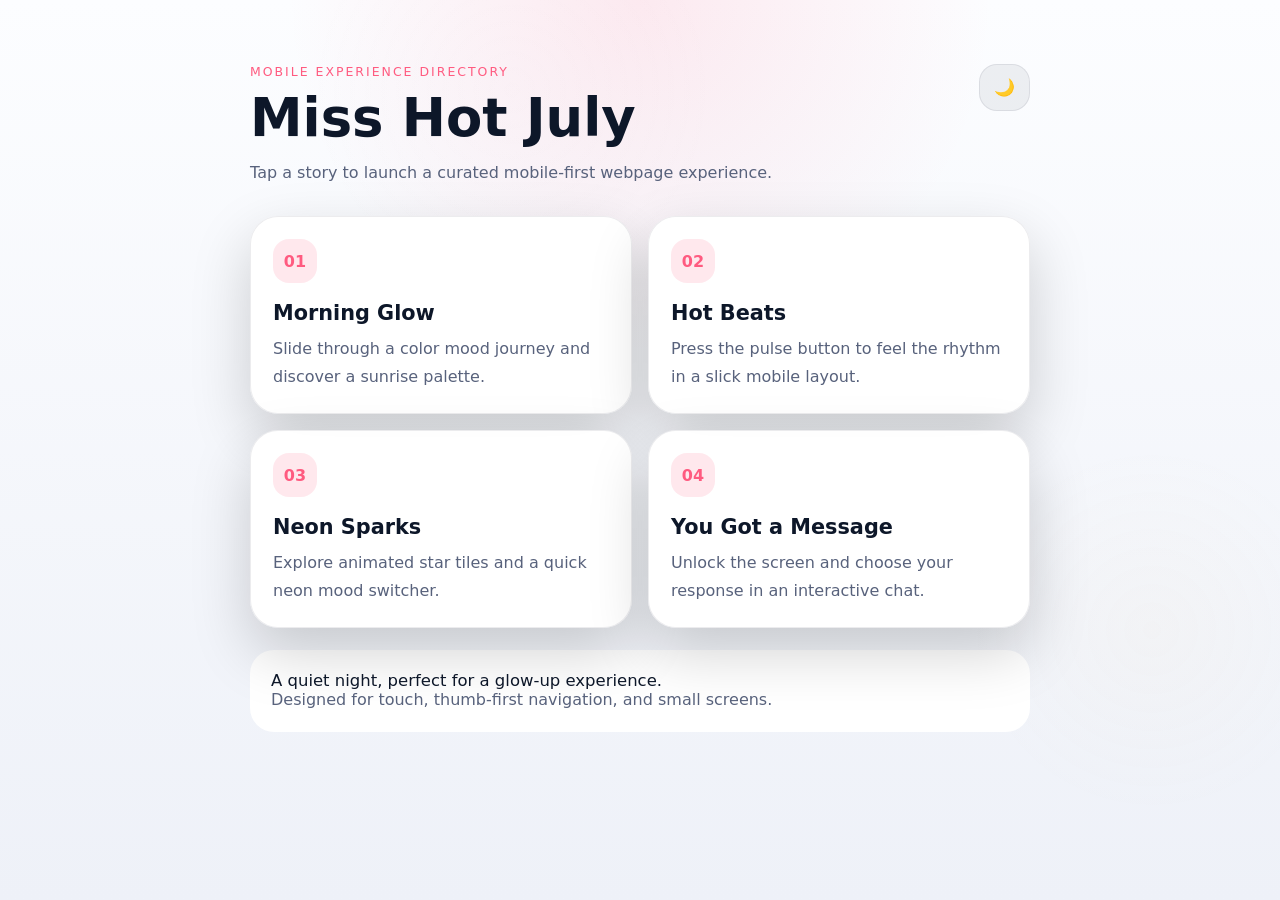
==== index.html @ 0445cac8 "Added base code changes for phone experience" ====
<!DOCTYPE html>
<html lang="en">
  <head>
    <meta charset="UTF-8" />
    <meta name="viewport" content="width=device-width, initial-scale=1.0, viewport-fit=cover" />
    <title>Miss Hot July</title>
    <link rel="stylesheet" href="styles.css" />
  </head>
  <body>
    <div class="surface">
      <header class="app-header">
        <div>
          <p class="eyebrow">Mobile experience directory</p>
          <h1>Miss Hot July</h1>
          <p class="description">Tap a story to launch a curated mobile-first webpage experience.</p>
        </div>
        <button id="themeToggle" class="theme-button" aria-label="Toggle theme">☀️</button>
      </header>

      <main>
        <section class="card-grid" aria-label="Experience directory">
          <a class="card" href="experiences/experience1.html">
            <div class="card-label">01</div>
            <h2>Morning Glow</h2>
            <p>Slide through a color mood journey and discover a sunrise palette.</p>
          </a>

          <a class="card" href="experiences/experience2.html">
            <div class="card-label">02</div>
            <h2>Hot Beats</h2>
            <p>Press the pulse button to feel the rhythm in a slick mobile layout.</p>
          </a>

          <a class="card" href="experiences/experience3.html">
            <div class="card-label">03</div>
            <h2>Neon Sparks</h2>
            <p>Explore animated star tiles and a quick neon mood switcher.</p>
          </a>

          <a class="card" href="experiences/youGotAMessage.html">
            <div class="card-label">04</div>
            <h2>You Got a Message</h2>
            <p>Unlock the screen and choose your response in an interactive chat.</p>
          </a>
        </section>

        <section class="status-panel">
          <p id="greeting">Loading a warm welcome...</p>
          <p class="small-note">Designed for touch, thumb-first navigation, and small screens.</p>
        </section>
      </main>
    </div>

    <script src="app.js"></script>
  </body>
</html>
---- styles.css ----
:root {
  color-scheme: dark;
  --bg: #040611;
  --surface: rgba(12, 16, 30, 0.95);
  --surface-strong: rgba(16, 20, 42, 0.96);
  --text: #f6f7ff;
  --muted: #adb5d3;
  --border: rgba(255, 255, 255, 0.08);
  --accent: #ff5b80;
  --accent-soft: rgba(255, 91, 128, 0.18);
  --card: rgba(10, 14, 28, 0.95);
}

html, body {
  min-height: 100%;
}

body {
  margin: 0;
  font-family: Inter, system-ui, -apple-system, BlinkMacSystemFont, "Segoe UI", sans-serif;
  background: radial-gradient(circle at top, rgba(255, 91, 128, 0.18), transparent 35%),
    radial-gradient(circle at 80% 10%, rgba(79, 198, 255, 0.16), transparent 28%),
    linear-gradient(180deg, #080b1c 0%, #050711 100%);
  color: var(--text);
}

body::before {
  content: "";
  position: fixed;
  inset: 0;
  background: radial-gradient(circle at 40% 10%, rgba(255, 255, 255, 0.05), transparent 18%),
    radial-gradient(circle at 90% 70%, rgba(255, 210, 130, 0.04), transparent 14%);
  pointer-events: none;
}

.surface {
  position: relative;
  max-width: 780px;
  margin: 0 auto;
  padding: env(safe-area-inset-top) 20px 40px;
}

.app-header {
  display: flex;
  justify-content: space-between;
  gap: 16px;
  align-items: start;
  padding: 24px 0 16px;
}

.eyebrow {
  margin: 0 0 12px;
  color: var(--accent);
  text-transform: uppercase;
  letter-spacing: 0.16em;
  font-size: 0.78rem;
}

h1 {
  margin: 0;
  font-size: clamp(2.1rem, 5vw, 3.3rem);
  line-height: 1.02;
}

.description {
  margin: 14px 0 0;
  max-width: 38rem;
  color: var(--muted);
  line-height: 1.7;
}

.theme-button {
  border: 1px solid var(--border);
  background: rgba(255, 255, 255, 0.05);
  color: var(--text);
  padding: 12px 14px;
  border-radius: 18px;
  font-size: 1.05rem;
  cursor: pointer;
  transition: transform 0.2s ease, background 0.2s ease;
}

.theme-button:hover,
.theme-button:focus-visible {
  transform: translateY(-1px);
  background: rgba(255, 255, 255, 0.1);
}

.card-grid {
  display: grid;
  gap: 16px;
  grid-template-columns: 1fr;
  padding-top: 14px;
}

.card {
  display: block;
  padding: 22px;
  border-radius: 28px;
  background: var(--surface);
  border: 1px solid var(--border);
  text-decoration: none;
  color: inherit;
  box-shadow: 0 24px 60px rgba(0, 0, 0, 0.18);
  transition: transform 0.25s ease, border-color 0.25s ease, background 0.25s ease;
}

.card:hover,
.card:focus-visible {
  transform: translateY(-3px);
  border-color: rgba(255, 91, 128, 0.35);
}

.card-label {
  display: inline-flex;
  align-items: center;
  justify-content: center;
  width: 44px;
  height: 44px;
  border-radius: 16px;
  background: var(--accent-soft);
  color: var(--accent);
  font-weight: 700;
  margin-bottom: 18px;
}

.card h2 {
  margin: 0 0 10px;
  font-size: 1.3rem;
}

.card p {
  margin: 0;
  line-height: 1.75;
  color: var(--muted);
}

.status-panel {
  margin-top: 22px;
  padding: 20px 20px 22px;
  border-radius: 24px;
  background: rgba(255, 255, 255, 0.03);
  border: 1px solid rgba(255, 255, 255, 0.06);
}

.status-panel p {
  margin: 0;
}

#greeting {
  font-size: 1.03rem;
  font-weight: 500;
}

.small-note {
  margin-top: 10px;
  color: var(--muted);
}

@media (min-width: 640px) {
  .card-grid {
    grid-template-columns: repeat(2, minmax(0, 1fr));
  }
}

@media (min-width: 980px) {
  .surface {
    padding: 40px 28px 48px;
  }
}

html.light {
  color-scheme: light;
}

html.light {
  --bg: #f7f8fb;
  --surface: rgba(255, 255, 255, 0.96);
  --surface-strong: rgba(248, 249, 253, 0.98);
  --text: #0d1729;
  --muted: #58627c;
  --border: rgba(13, 23, 41, 0.08);
  --accent-soft: rgba(255, 91, 128, 0.14);
  --card: rgba(255, 255, 255, 0.98);
}

html.light body {
  background: radial-gradient(circle at top, rgba(255, 91, 128, 0.12), transparent 32%),
    linear-gradient(180deg, #fcfdff 0%, #eef1f8 100%);
}

html.light .theme-button {
  background: rgba(13, 23, 41, 0.06);
}

html.light .card,
html.light .status-panel {
  background: var(--surface);
}
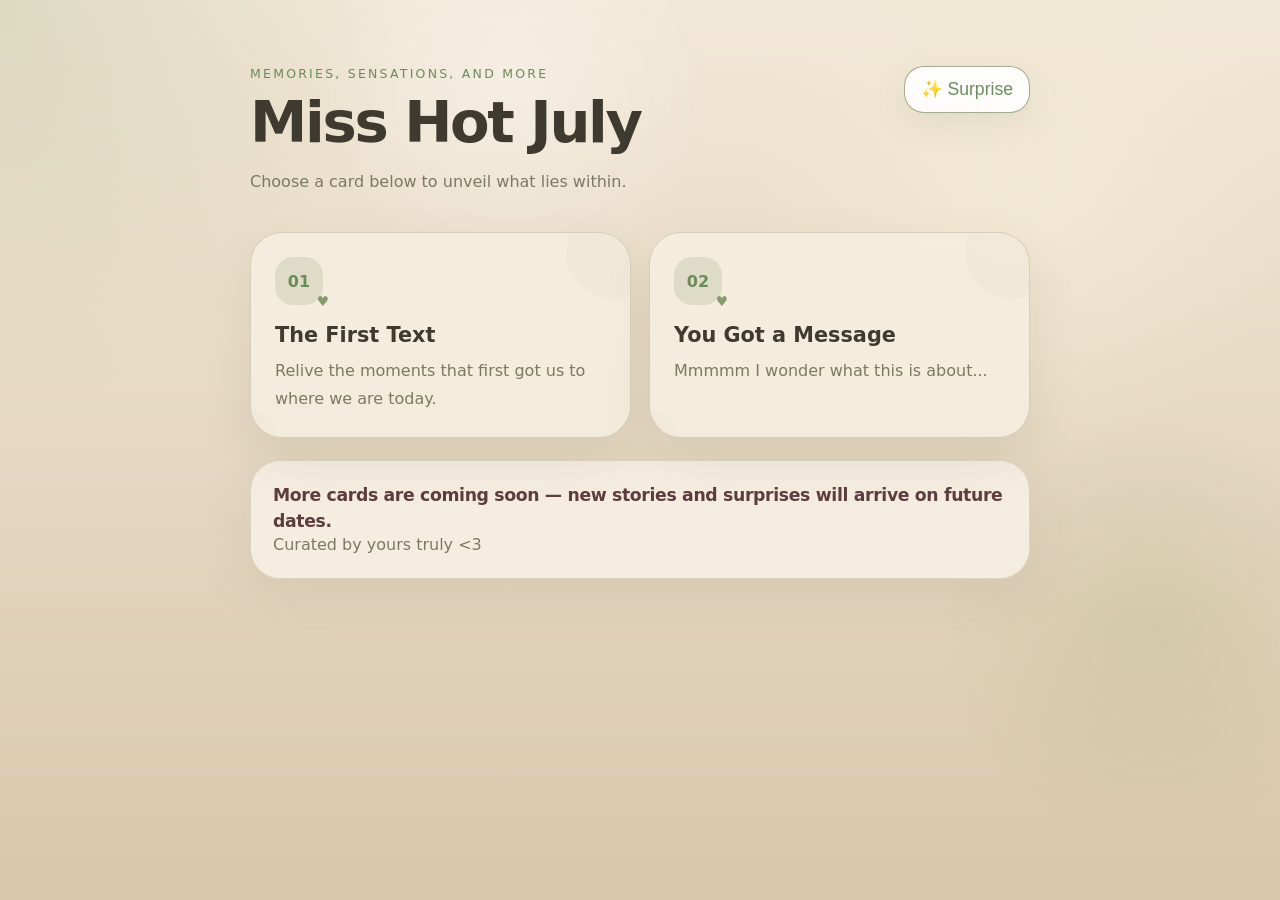
==== commit fb28a2ef: "V1 of website" ====
--- a/index.html
+++ b/index.html
@@ -3,50 +3,38 @@
   <head>
     <meta charset="UTF-8" />
     <meta name="viewport" content="width=device-width, initial-scale=1.0, viewport-fit=cover" />
-    <title>Miss Hot July</title>
+    <title>Miss Hot July | Mobile Stories</title>
     <link rel="stylesheet" href="styles.css" />
   </head>
   <body>
     <div class="surface">
       <header class="app-header">
         <div>
-          <p class="eyebrow">Mobile experience directory</p>
+          <p class="eyebrow">Memories, Sensations, and More</p>
           <h1>Miss Hot July</h1>
-          <p class="description">Tap a story to launch a curated mobile-first webpage experience.</p>
+          <p class="description">Choose a card below to unveil what lies within.</p>
         </div>
-        <button id="themeToggle" class="theme-button" aria-label="Toggle theme">☀️</button>
+        <button id="surpriseButton" class="theme-button" aria-label="Play a cute animated surprise">✨ Surprise</button>
       </header>
 
       <main>
         <section class="card-grid" aria-label="Experience directory">
-          <a class="card" href="experiences/experience1.html">
+          <a class="card" href="experiences/theFirstText.html">
             <div class="card-label">01</div>
-            <h2>Morning Glow</h2>
-            <p>Slide through a color mood journey and discover a sunrise palette.</p>
+            <h2>The First Text</h2>
+            <p>Relive the moments that first got us to where we are today.</p>
           </a>
 
-          <a class="card" href="experiences/experience2.html">
+          <a class="card" href="loadingScreens/arionaXP-loading.html">
             <div class="card-label">02</div>
-            <h2>Hot Beats</h2>
-            <p>Press the pulse button to feel the rhythm in a slick mobile layout.</p>
-          </a>
-
-          <a class="card" href="experiences/experience3.html">
-            <div class="card-label">03</div>
-            <h2>Neon Sparks</h2>
-            <p>Explore animated star tiles and a quick neon mood switcher.</p>
-          </a>
-
-          <a class="card" href="experiences/youGotAMessage.html">
-            <div class="card-label">04</div>
             <h2>You Got a Message</h2>
-            <p>Unlock the screen and choose your response in an interactive chat.</p>
+            <p>Mmmmm I wonder what this is about...</p>
           </a>
         </section>
 
         <section class="status-panel">
-          <p id="greeting">Loading a warm welcome...</p>
-          <p class="small-note">Designed for touch, thumb-first navigation, and small screens.</p>
+          <p class="panel-heading">More cards are coming soon — new stories and surprises will arrive on future dates.</p>
+          <p class="small-note">Curated by yours truly <3</p>
         </section>
       </main>
     </div>
--- a/styles.css
+++ b/styles.css
@@ -1,14 +1,14 @@
 :root {
-  color-scheme: dark;
-  --bg: #040611;
-  --surface: rgba(12, 16, 30, 0.95);
-  --surface-strong: rgba(16, 20, 42, 0.96);
-  --text: #f6f7ff;
-  --muted: #adb5d3;
-  --border: rgba(255, 255, 255, 0.08);
-  --accent: #ff5b80;
-  --accent-soft: rgba(255, 91, 128, 0.18);
-  --card: rgba(10, 14, 28, 0.95);
+  color-scheme: light;
+  --bg: #f6ede0;
+  --surface: rgba(249, 243, 233, 0.92);
+  --surface-strong: rgba(245, 238, 224, 0.98);
+  --text: #3f3a2f;
+  --muted: #7a7a61;
+  --border: rgba(141, 152, 120, 0.28);
+  --accent: #6c8b5a;
+  --accent-soft: rgba(128, 152, 103, 0.18);
+  --card: rgba(248, 241, 229, 0.95);
 }
 
 html, body {
@@ -18,9 +18,9 @@
 body {
   margin: 0;
   font-family: Inter, system-ui, -apple-system, BlinkMacSystemFont, "Segoe UI", sans-serif;
-  background: radial-gradient(circle at top, rgba(255, 91, 128, 0.18), transparent 35%),
-    radial-gradient(circle at 80% 10%, rgba(79, 198, 255, 0.16), transparent 28%),
-    linear-gradient(180deg, #080b1c 0%, #050711 100%);
+  background: radial-gradient(circle at top left, rgba(154, 170, 124, 0.24), transparent 26%),
+    radial-gradient(circle at 80% 20%, rgba(242, 233, 213, 0.9), transparent 22%),
+    linear-gradient(180deg, #f2e8d7 0%, #d9c7ac 100%);
   color: var(--text);
 }
 
@@ -28,8 +28,8 @@
   content: "";
   position: fixed;
   inset: 0;
-  background: radial-gradient(circle at 40% 10%, rgba(255, 255, 255, 0.05), transparent 18%),
-    radial-gradient(circle at 90% 70%, rgba(255, 210, 130, 0.04), transparent 14%);
+  background: radial-gradient(circle at 40% 10%, rgba(255, 255, 255, 0.35), transparent 18%),
+    radial-gradient(circle at 90% 70%, rgba(156, 163, 113, 0.18), transparent 16%);
   pointer-events: none;
 }
 
@@ -37,91 +37,169 @@
   position: relative;
   max-width: 780px;
   margin: 0 auto;
-  padding: env(safe-area-inset-top) 20px 40px;
+  padding: env(safe-area-inset-top) 20px 44px;
 }
 
 .app-header {
   display: flex;
   justify-content: space-between;
-  gap: 16px;
-  align-items: start;
-  padding: 24px 0 16px;
-}
-
-.eyebrow {
-  margin: 0 0 12px;
+  gap: 18px;
+  align-items: flex-start;
+  padding: 26px 0 18px;
+}
+
+  .eyebrow {
+    margin: 0 0 12px;
+    color: var(--accent);
+    text-transform: uppercase;
+    letter-spacing: 0.18em;
+    font-size: 0.78rem;
+  }
+
+  h1 {
+    margin: 0;
+    font-size: clamp(2.4rem, 5vw, 3.6rem);
+    line-height: 1.03;
+    letter-spacing: -0.04em;
+  }
+
+  .description {
+    margin: 16px 0 0;
+    max-width: 40rem;
+    color: var(--muted);
+    line-height: 1.75;
+}
+
+.theme-button {
+  border: 1px solid rgba(141, 152, 120, 0.8);
+  background: rgba(255, 255, 255, 0.88);
   color: var(--accent);
-  text-transform: uppercase;
-  letter-spacing: 0.16em;
-  font-size: 0.78rem;
-}
-
-h1 {
-  margin: 0;
-  font-size: clamp(2.1rem, 5vw, 3.3rem);
-  line-height: 1.02;
-}
-
-.description {
-  margin: 14px 0 0;
-  max-width: 38rem;
-  color: var(--muted);
-  line-height: 1.7;
-}
-
-.theme-button {
-  border: 1px solid var(--border);
-  background: rgba(255, 255, 255, 0.05);
-  color: var(--text);
-  padding: 12px 14px;
-  border-radius: 18px;
-  font-size: 1.05rem;
+  padding: 12px 16px;
+  border-radius: 20px;
+  font-size: 1.1rem;
   cursor: pointer;
-  transition: transform 0.2s ease, background 0.2s ease;
-}
-
-.theme-button:hover,
-.theme-button:focus-visible {
-  transform: translateY(-1px);
-  background: rgba(255, 255, 255, 0.1);
+  transition: transform 0.2s ease, background 0.2s ease, box-shadow 0.2s ease;
+  box-shadow: 0 10px 30px rgba(146, 152, 103, 0.14);
 }
 
 .card-grid {
   display: grid;
-  gap: 16px;
+  gap: 18px;
   grid-template-columns: 1fr;
-  padding-top: 14px;
+  padding-top: 18px;
+}
+
+.cute-burst {
+  position: absolute;
+  inset: 0;
+  pointer-events: none;
+  overflow: hidden;
+}
+
+.burst-item {
+  position: absolute;
+  opacity: 0;
+  transform: translate(-50%, -50%) scale(0.8);
+  animation: burst-pop 2.4s ease forwards;
+}
+
+@keyframes burst-pop {
+  0% {
+    opacity: 0;
+    transform: translate(-50%, -50%) scale(0.8);
+  }
+  15% {
+    opacity: 1;
+    transform: translate(-50%, -50%) scale(1.1);
+  }
+  60% {
+    opacity: 1;
+    transform: translate(-50%, -120%) scale(1.2);
+  }
+  100% {
+    opacity: 0;
+    transform: translate(-50%, -220%) scale(1.3);
+  }
 }
 
 .card {
   display: block;
-  padding: 22px;
-  border-radius: 28px;
-  background: var(--surface);
-  border: 1px solid var(--border);
+  padding: 24px;
+  border-radius: 32px;
+  background: rgba(245, 238, 224, 0.88);
+  border: 1px solid rgba(160, 153, 120, 0.36);
   text-decoration: none;
   color: inherit;
-  box-shadow: 0 24px 60px rgba(0, 0, 0, 0.18);
+  box-shadow: 0 22px 46px rgba(143, 138, 112, 0.16);
   transition: transform 0.25s ease, border-color 0.25s ease, background 0.25s ease;
+  position: relative;
+  overflow: hidden;
+}
+
+.card::before,
+.card::after {
+  content: '';
+  position: absolute;
+  border-radius: 50%;
+  opacity: 0.18;
+  pointer-events: none;
+  transition: transform 0.3s ease, opacity 0.3s ease;
+}
+
+.card::before {
+  width: 92px;
+  height: 92px;
+  background: rgba(118, 140, 96, 0.18);
+  top: -26px;
+  right: -28px;
+}
+
+.card::after {
+  width: 44px;
+  height: 44px;
+  background: rgba(183, 189, 139, 0.16);
+  bottom: -18px;
+  left: -18px;
 }
 
 .card:hover,
 .card:focus-visible {
   transform: translateY(-3px);
-  border-color: rgba(255, 91, 128, 0.35);
+  border-color: rgba(124, 145, 98, 0.7);
+  background: rgba(255, 255, 246, 0.98);
+}
+
+.card:hover::before {
+  transform: translateY(-8px) scale(1.06);
+  opacity: 0.28;
+}
+
+.card:hover::after {
+  transform: translateY(8px) scale(1.08);
+  opacity: 0.28;
 }
 
 .card-label {
   display: inline-flex;
   align-items: center;
   justify-content: center;
-  width: 44px;
-  height: 44px;
-  border-radius: 16px;
+  width: 48px;
+  height: 48px;
+  border-radius: 18px;
   background: var(--accent-soft);
   color: var(--accent);
-  font-weight: 700;
+  font-weight: 800;
   margin-bottom: 18px;
+  position: relative;
+}
+
+.card-label::after {
+  content: '♥';
+  position: absolute;
+  right: -6px;
+  bottom: -4px;
+  font-size: 0.85rem;
+  color: rgba(124, 145, 98, 0.9);
 }
 
 .card h2 {
@@ -137,19 +215,23 @@
 
 .status-panel {
   margin-top: 22px;
-  padding: 20px 20px 22px;
-  border-radius: 24px;
-  background: rgba(255, 255, 255, 0.03);
-  border: 1px solid rgba(255, 255, 255, 0.06);
+  padding: 22px 22px 24px;
+  border-radius: 30px;
+  background: rgba(247, 241, 228, 0.88);
+  border: 1px solid rgba(167, 160, 131, 0.32);
+  box-shadow: 0 18px 50px rgba(139, 132, 106, 0.12);
 }
 
 .status-panel p {
   margin: 0;
 }
 
-#greeting {
-  font-size: 1.03rem;
-  font-weight: 500;
+.status-panel .panel-heading {
+  font-size: 1.08rem;
+  line-height: 1.5;
+  font-weight: 700;
+  color: #5d3d41;
+  letter-spacing: -0.02em;
 }
 
 .small-note {
